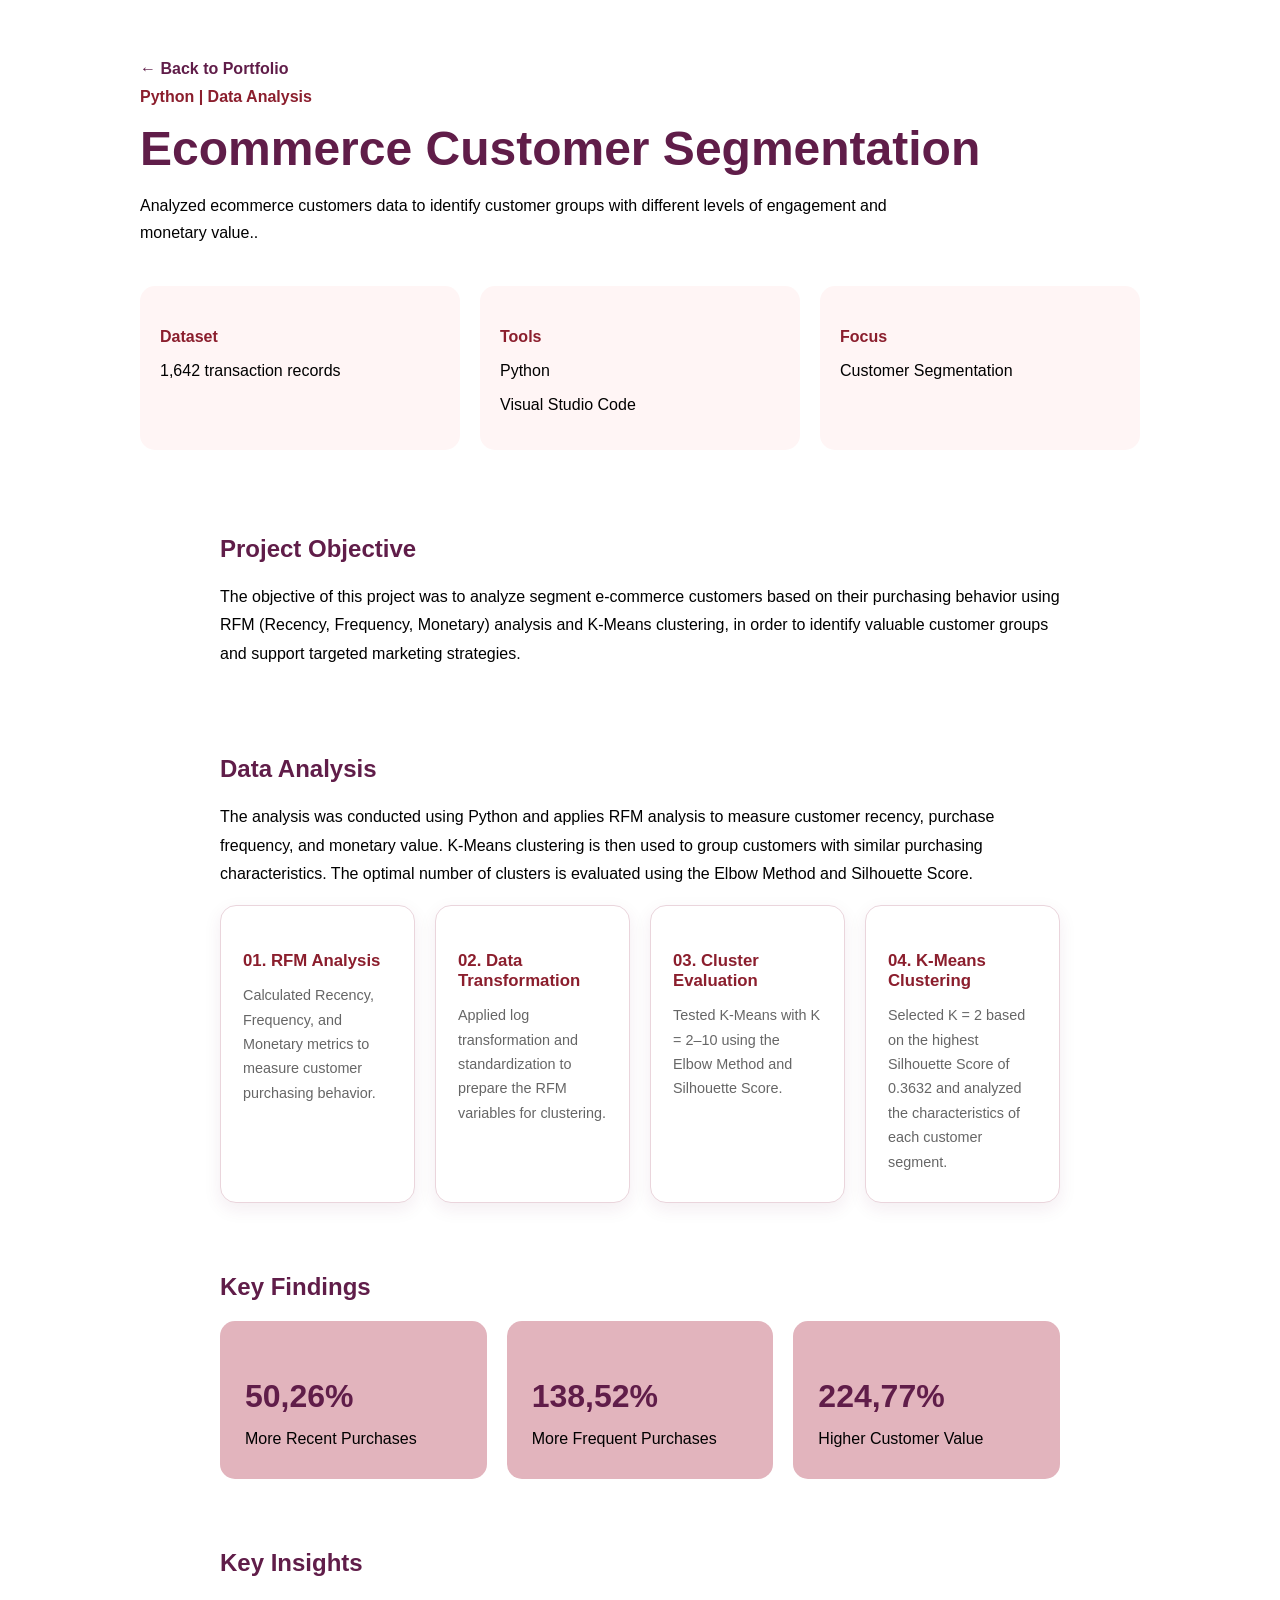
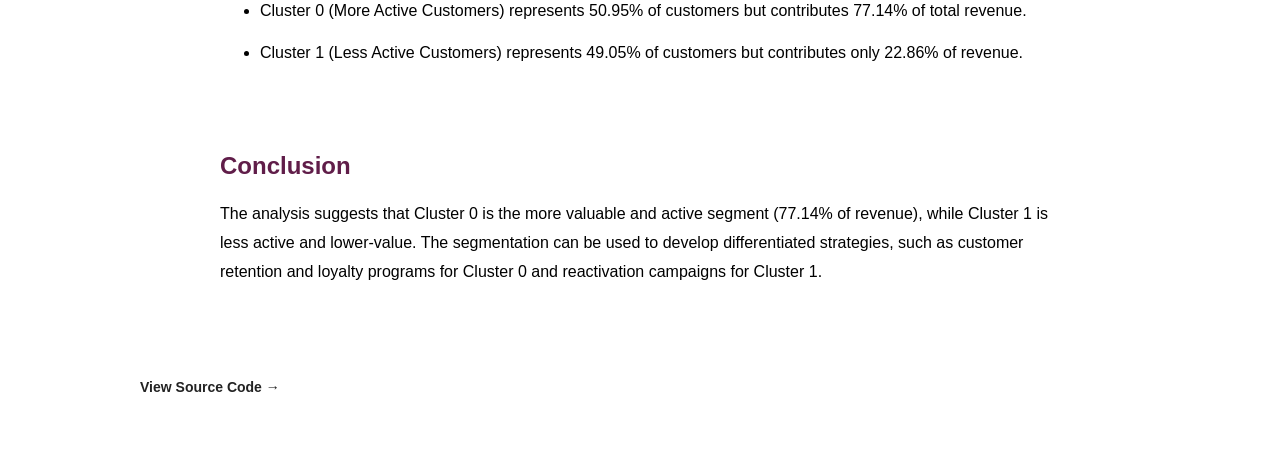
==== projects/customer-segmentation.html @ 5a9a48c6 "update portfolio" ====
<!DOCTYPE html>
<html lang="en">
<head>
    <meta charset="UTF-8">
    <meta name="viewport" content="width=device-width, initial-scale=1.0">

    <title>Employee Attrition Analysis | Zulfira</title>

    <link rel="stylesheet" href="../css/style.css">
</head>

<body>

    <main class="project-detail">

        <a href="../index.html" class="back-button">
            ← Back to Portfolio
        </a>

        <div class="project-detail-header">

            <span class="project-category">
                Python | Data Analysis
            </span>

            <h1>Ecommerce Customer Segmentation</h1>

            <p>
                Analyzed ecommerce customers data to identify customer groups 
                with different levels of engagement and monetary value..
            </p>

        </div>


        <!-- PROJECT INFORMATION -->

        <div class="project-info">

            <div class="info-card">
                <h4>Dataset</h4>
                <p>1,642 transaction records</p>
            </div>

            <div class="info-card">
                <h4>Tools</h4>
                <p>Python</p>
                <p>Visual Studio Code</p>
            </div>

            <div class="info-card">
                <h4>Focus</h4>
                <p>Customer Segmentation</p>
            </div>

        </div>


        <!-- OBJECTIVE -->

        <section class="project-section">

            <h2>Project Objective</h2>

            <p>
                The objective of this project was to analyze segment e-commerce customers 
                based on their purchasing behavior using RFM (Recency, Frequency, Monetary) 
                analysis and K-Means clustering, in order to identify valuable customer groups 
                and support targeted marketing strategies.
            </p>

        </section>


        <!-- ANALYSIS -->

        <section class="project-section">

            <h2>Data Analysis</h2>

            <p>
                The analysis was conducted using Python and  applies RFM analysis 
                to measure customer recency, purchase frequency, and monetary value. 
                K-Means clustering is then used to group customers with similar purchasing 
                characteristics. The optimal number of clusters is evaluated using the Elbow Method 
                and Silhouette Score.
            </p>
            
            <div class="analysis-steps">
                <div class="analysis-step">
                    <h3>01. RFM Analysis</h3> 
                    <p> Calculated Recency, Frequency, and Monetary metrics 
                        to measure customer purchasing behavior. 
                    </p>
                </div>

                <div class="analysis-step">
                    <h3>02. Data Transformation</h3> 
                    <p> Applied log transformation and standardization to 
                        prepare the RFM variables for clustering. 
                    </p>
                </div>

                <div class="analysis-step">
                    <h3>03. Cluster Evaluation</h3> 
                    <p> Tested K-Means with K = 2–10 using the Elbow Method 
                    and Silhouette Score. 
                    </p>
                </div>

                <div class="analysis-step">
                    <h3>04. K-Means Clustering</h3> 
                    <p> Selected K = 2 based on the highest Silhouette Score of 0.3632 and 
                        analyzed the characteristics of each customer segment. 
                    </p>
                </div>
            </div>

        </section>


        <!-- FINDINGS -->

        <section class="project-section">

            <h2>Key Findings</h2>

            <div class="findings">

                <div class="finding-card">
                    <h3>50,26%</h3>
                    <p>
                        More Recent Purchases
                    </p>
                </div>

                <div class="finding-card">
                    <h3>138,52%</h3>
                    <p>
                        More Frequent Purchases
                    </p>
                </div>

                <div class="finding-card">
                    <h3>224,77%</h3>
                    <p>
                        Higher Customer Value
                    </p>
                </div>

            </div>

        </section>


        <!-- INSIGHTS -->

        <section class="project-section">

            <h2>Key Insights</h2>

            <ul>
                <li>
                    Cluster 0 (More Active Customers) represents 50.95% of customers 
                    but contributes 77.14% of total revenue.
                </li>

                <li>
                    Cluster 1 (Less Active Customers) represents 49.05% of customers 
                    but contributes only 22.86% of revenue.
                </li>
            </ul>

        </section>


        <!-- CONCLUSION -->

        <section class="project-section">

            <h2>Conclusion</h2>

            <p>
                The analysis suggests that Cluster 0 is the more valuable 
                and active segment (77.14% of revenue), while Cluster 1 is 
                less active and lower-value. The segmentation can be used to 
                develop differentiated strategies, such as customer retention 
                and loyalty programs for Cluster 0 and reactivation campaigns 
                for Cluster 1.
            </p>

        </section>


        <!-- GITHUB -->

        <div class="project-links">

            <a href="https://github.com/Zulfiraa/Ecommerce-Customer-Segmentation/tree/main"
               target="_blank"
               class="project-button">

                View Source Code →
                
            </a>

        </div>


    </main>

</body>
</html>
---- css/style.css ----
html, 
body {
    margin: 0px;
    padding: 0px;
    font-size: 16px;
    font-family: "Poppins", sans-serif;
}
.wrapper {
    width: 1024px;
    margin: auto;
    padding: 20px 0px 20px 0px;
}

/*==Section==*/
section {
    min-height: 100vh;
    padding: 50px 10%;
    box-sizing: border-box;
    width: 100%;
}


/*
* menu
*/
nav {
    background-color: #601D49;
    color: #F9F7F7;
    position: sticky;
    top: 0;
    z-index: 100;
}

nav > .wrapper {
    display: flex;
    justify-content: space-between;
    font-size: 1.2rem;
}

.logo {
    font-size: 20px;
    font-weight: 700;
    color: #F9F7F7;
    letter-spacing: 2px;
}

.menu {
    width: 50%;
}

.menu > ul {
    display: flex;
    list-style-type: none;
    margin: 0px;
    padding: 0px; 
    justify-content: space-between;
    font-size: 16px;
}

.menu > ul > li > a {
    text-decoration: none;
    color: #F9F7F7;
    transition: 0.3s;
}

.menu > ul > li > a:hover {
    color: #EA9D9D;
}

/*
* Hero / jumbotron
*/
.hero {
    min-height: 300px;
    width: 100%;
    margin: 0 auto;
    display: flex;
    align-items: center;
    justify-content: space-between;
    background: #FFF5F5;
}


/* LEFT SIDE */

.hero-text {
    width: 48%;
}

.hello {
    display: inline-block;
    border: 1px solid #601D49;
    border-radius: 25px;
    padding: 7px 12px;
    font-size: 14px;
    margin-bottom: 20px;
    color: #601D49;
    background-color: #EA9D9D;
}

.hero h1 {
    font-size: 42px;
    line-height: 1.15;
    margin-bottom: 20px;
}

.hero h1 span {
    color: #8B1E2D;
    font-weight: 700;
    font-size: 50px;
}

.hero p {
    color: #777;
    font-size: 13px;
    line-height: 1.7;
    max-width: 450px;
    margin-bottom: 28px;
}


/* BUTTONS */

.buttons {
    display: flex;
    gap: 15px;
    align-items: center;
}

.btn-cv {
    display: inline-block;
    padding: 13px 20px;
    border: 1px solid #601D49;
    border-radius: 25px;
    text-decoration: none;
    color: #ffff;
    background-color: #601D49;
    font-size: 13px;
    transition: 0.3s;
}

.btn-cv:hover {
    background-color: #457B9D;
    color: white;
}

.hire-btn {
    border: 1px solid #601D49;
    color: #601D49;
    text-decoration: none;
    padding: 12px 24px;
    border-radius: 25px;
    font-size: 13px;
}


/* =========================
   HERO IMAGE
========================= */

.hero-image {
     position: relative;
    width: 450px;
    height: 450px;
    display: flex;
    justify-content: center;
    align-items: center;
}

/* Lingkaran dekorasi besar */
.circle {
    position: absolute;
    border-radius: 50%;
    pointer-events: none;
}

.circle-1 {
    width: 310px;
    height: 310px;
    border: 20px solid rgba(255, 255, 255, 0.8);
}

.circle-2 {
    width: 350px;
    height: 350px;
    border: 15px solid rgba(145, 68, 106, 0.2);
}

.circle-3 {
    width: 400px;
    height: 400px;
    border: 20px solid rgba(145, 68, 106, 0.2);
}

/* Bingkai foto */
.photo-frame {
    width: 310px;
    height: 310px;
    border-radius: 50%;
    background: white;
    padding: 12px;
    position: relative;
    z-index: 2;

    display: flex;
    justify-content: center;
    align-items: center;

    box-shadow: 0 5px 25px rgba(0, 0, 0, 0.08);
}

/* Foto */
.photo-frame img {
    width: 100%;
    height: 100%;
    object-fit: cover;
    border-radius: 50%;
}

.small-circle {
    position: absolute;
    width: 30px;
    height: 30px;
    border-radius: 50%;
    background: white;
    border: 7px solid #601D49;
    z-index: 3;
}

.small-1 {
    top: 30px;
    right: 60px;
}

.small-2 {
    bottom: 100px;
    left: 20px;
}

.small-3 {
    bottom: 10px;
    right: 90px;
}

.hero-image::before {
    content: "";
    position: absolute;
    width: 300px;
    height: 300px;
    border-radius: 50%;
    border: 20px solid rgba(240, 160, 181, 0.18);
    z-index: 0;
}

.hero-image::after {
    content: "";
    position: absolute;
    width: 150px;
    height: 150px;
    border-radius: 50%;
    border: 15px solid rgba(240, 160, 181, 0.18);
    z-index: 0;
}


/* BADGES */

.badge {
    position: absolute;
    z-index: 5;
    background: #BD5579;
    color: white;
    padding: 9px 16px;
    border-radius: 20px;
    font-size: 12px;
}

.badge-one {
    bottom: 250px;
    left: 40px;
}

.badge-two {
    right: 10px;
    top: 180px;
    background: #EA9D9D;
    color: white;
}

.badge-three {
    right: 180px;
    bottom: 40px;
    background: white;
    color: #601D49;
    border: 1px solid #601D49;
}


/* =========================
   ABOUT
========================= */

.about {
    width: 100%;
    display: flex;
    align-items: center;
    gap: 30px;
    background: #E2B4BD;
}

/* FOTO */

.about-image {
    width: 45%;
    height: 400px;
    position: relative;
    display: flex;
    justify-content: center;
    align-items: center;
}

.about-image img {
    width: 500px;
    position: relative;
    z-index: 2;
}

/* LINGKARAN */

.about-circle {
    position: absolute;
    width: 280px;
    height: 280px;
    background: #FFEBB8;
    border-radius: 50%;
    top: 100px;
    z-index: 1;
}


/* TEXT */

.about-text {
    width: 55%;
}

.section-label {
    color: #f2ae00;
    font-size: 14px;
    font-weight: 600;
    text-transform: uppercase;
}

.about-text h2 {
    font-size: 36px;
    line-height: 1.2;
    margin: 15px 0 20px;
    color: #601D49;
}

.about-text h2 span {
    color: #FFEBB8;
}

.about-text p {
    color: #ffff;
    font-size: 14px;
    line-height: 1.8;
    margin-bottom: 15px;
    max-width: 550px;
}

.buttons-about {
    display: flex;
    gap: 15px;
    align-items: center;
}

.portfolio-btn {
    display: inline-block;
    padding: 13px 20px;
    border: 1px solid #FFEBB8;
    border-radius: 25px;
    text-decoration: none;
    color: #FFEBB8;
    background-color: #601D49;
    font-size: 13px;
    transition: 0.3s;
}

.education {
    display: flex;
    align-items: center;
    gap: 15px;
    margin: 20px 0 25px;
    padding: 15px 20px;
    max-width: 450px;

    background: #FFF5F5;
    border: 1px solid rgba(255, 235, 184, 0.6);
    border-radius: 15px;
}

.education-icon {
    width: 45px;
    height: 45px;
    display: flex;
    align-items: center;
    justify-content: center;

    background: #FFEBB8;
    border-radius: 50%;
    font-size: 22px;
}

.education-info span {
    color: #EA9D9D;
    font-size: 10px;
    font-weight: 600;
    letter-spacing: 1px;
}

.education-info h3 {
    color: #601D49;
    font-size: 16px;
    margin: 4px 0;
}

.education-info p {
    color: #601D49;
    font-size: 12px;
    margin: 0 0 3px;
}

.education-info small {
    color: #601D49;
    font-size: 11px;
}

/*Social Media*/
.social-links {
    display: flex;
    gap: 25px;
    margin-top: 30px;
}

.social-links a {
    font-size: 28px;
    color: #457B9D;
    transition: 0.3s;
}

.social-links a:hover {
    transform: translateY(-5px);
}


/* =========================
   SKILLS
========================= */
#skills {
    padding: 100px 10%;
    text-align: center;
    font-size: 20px;
    background: #BD5579;
}

.skills-content h2 {
    color: #FFF5F5;
}

/* SLIDER */
.skills-slider {
    display: flex;
    width: 100%;
    overflow-x: auto;
    overflow-y: hidden;
    scroll-snap-type: x mandatory;
    scroll-behavior: smooth;
    scrollbar-width: none;
    -webkit-overflow-scrolling: touch;
}

.skills-slider::-webkit-scrollbar {
    display: none;
}

/* SETIAP SLIDE */
.skill-slide {
    flex: 0 0 100%;
    width: 100%;
    min-width: 100%;

    display: grid;
    grid-template-columns: repeat(5, 1fr);
    gap: 20px;

    padding: 10px;
    box-sizing: border-box;

    scroll-snap-align: start;
}

/* CARD */
.skill-card {
    border: 1px solid #601D49;
    min-height: 200px;
    padding: 25px 15px;
    border-radius: 15px;
    display: flex;
    flex-direction: column;
    justify-content: center;
    align-items: center;
    background: #FFF5F5;
    transition: all 0.3s ease;
    box-sizing: border-box;
}

.skill-card img {
    width: 55px;
    height: 55px;
    object-fit: contain;
    margin-bottom: 12px;
}

.skill-card h3 {
    margin: 0;
    font-size: 12px;
    font-weight: 500;
}

.skills-tags {
    display: flex;
    flex-wrap: wrap;
    justify-content: center;
    align-items: center;
    gap: 7px;
    margin-top: 15px;
}

.skills-tags span {
    background-color: #F0E3EC;
    color: #601D49;
    padding: 6px 9px;
    border-radius: 20px;
    font-size: 10px;
    text-align: center;
    line-height: 1.3;
    width: 100%;
    box-sizing: border-box;
}

.skill-card:hover {
    transform: translateY(-8px);
    box-shadow: 0 10px 25px rgba(0,0,0,0.1);
}

.slider-dots {
    display: flex;
    justify-content: center;
    align-items: center;
    gap: 8px;
    margin-top: 20px;
}

.dot {
    width: 9px;
    height: 9px;
    background: #F0E3EC;
    border-radius: 50%;
    transition: all 0.3s ease;
}

.dot.active {
    width: 22px;
    border-radius: 10px;
    background: #601D49;
}

/* =========================
   PROJECTS
========================= */
#projects {
    padding: 50px 10%;
    text-align: center;
    font-size: 24px;
    background: #FFF5F5;
}

.projects-description {
    margin-top: 1px;
    color: #777;
    font-size: 18px;
}

.project-container {
    display: grid;
    grid-template-columns: repeat(3, 1fr);
    gap: 25px;
    max-width: 1000px;
    height: 400px;
    margin: 50px auto;
}

.project-card {
    background: white;
    border: 1px solid #ddd;
    border-radius: 20px;
    overflow: hidden;
    text-align: center;
    transition: 0.3s ease;
}

.project-card:hover {
    transform: translateY(-8px);
    box-shadow: 0 10px 25px rgba(0,0,0,0.1);
}

.project-card img {
    width: 100%;
    height: 40%;
    object-fit: cover;
}

.project-content {
    padding: 12px;
}

.project-content h3 {
    margin-bottom: 5px;
    font-size: 15px;
    margin-top: 1px;
}

.project-content p {
    color: #666;
    line-height: 1.6;
    font-size: 12px;
    text-align: left;
}

.project-tools {
    display: flex;
    flex-wrap: wrap;
    gap: 7px;
    margin: 15px 0;
}

.project-tools span {
    padding: 6px 12px;
    background: #f3f3f3;
    border-radius: 20px;
    font-size: 12px;
}

.project-button {
    text-decoration: none;
    color: #222;
    font-weight: 600;
    font-size: 14px;
}

.project-button:hover {
    text-decoration: underline;
}


/* =========================
   CONTACT
========================= */
#contact {
    padding: 100px 10%;
    text-align: center;
    font-size: 24px;
}

.contact-description {
    color: #666;
    margin: 15px auto 40px;
    max-width: 500px;
    font-size: 18px;
}

.contact-container {
    display: flex;
    justify-content: center;
    align-items: center;
    gap: 25px;
    flex-wrap: wrap;
}

.contact-item {
    width: 130px;
    height: 100px;

    display: flex;
    flex-direction: column;
    justify-content: center;
    align-items: center;

    border: 1px solid #ddd;
    border-radius: 15px;

    text-decoration: none;
    color: #601D49;

    transition: 0.3s ease;
}

.contact-item i {
    font-size: 28px;
    margin-bottom: 10px;
}

.contact-item span {
    font-size: 13px;
}

.contact-item:hover {
    transform: translateY(-5px);
    box-shadow: 0 8px 20px rgba(0,0,0,0.08);
}




/* =========================
   PROJECT DETAIL 
========================= */

.project-detail {
    max-width: 1000px;
    margin: auto;
    padding: 60px 8%;
    min-height: auto;
}

.back-button {
    color: #601D49;
    text-decoration: none;
    font-weight: 600;
}

.project-detail-header {
    margin-top: 10px;
}

.project-category {
    color: #8B1E2D;
    font-weight: 600;
}

.project-detail-header h1 {
    font-size: 3rem;
    margin: 15px 0;
    color: #601D49;
}

.project-detail-header p {
    max-width: 800px;
    line-height: 1.7;
}


.project-info {
    display: grid;
    grid-template-columns: repeat(3, 1fr);
    gap: 20px;
    margin: 40px 0;
}

.info-card {
    background: #FFF5F5;
    padding: 20px;
    border-radius: 15px;
}

.info-card h4 {
    color: #8B1E2D;
    margin-bottom: 8px;
}


.project-section {
    margin-top: auto;
    min-height: auto;
    padding: 25px 8%;
}

.project-section h2 {
    color: #601D49;
    margin-bottom: 20px;
}

.project-section p {
    line-height: 1.8;
}

.project-section img {
    width: 100%;
    margin-top: 25px;
    border-radius: 15px;
}

/* Analysis Cards */ 

.analysis-steps { 
    max-width: 1100px; 
    margin: 0 auto; 
    display: grid; 
    grid-template-columns: repeat(4, 1fr); 
    gap: 20px; 
} 

.analysis-step { 
    background-color: #ffffff; 
    padding: 28px 22px; 
    border-radius: 16px; 
    border: 1px solid #ead5dc; 
    box-shadow: 0 6px 18px rgba(96, 29, 73, 0.08); 
    transition: 0.3s ease; 
} 

.analysis-step:hover { 
    transform: translateY(-6px); 
    box-shadow: 0 10px 25px rgba(96, 29, 73, 0.14); 
} 

.analysis-step h3 { 
    color: #8B1E2D; 
    font-size: 1.05rem; 
    margin-bottom: 12px; 
} 

.analysis-step p { 
    color: #666; 
    font-size: 0.9rem; 
    line-height: 1.7; 
    margin: 0; 
}


.findings {
    display: grid;
    grid-template-columns: repeat(3, 1fr);
    gap: 20px;
}

.finding-card {
    padding: 25px;
    background: #E2B4BD;
    border-radius: 15px;
}

.finding-card h3 {
    font-size: 2rem;
    color: #601D49;
    margin-bottom: 10px;
}

.finding-card p {
    margin: 0;
}


.project-section li {
    margin-bottom: 15px;
    line-height: 1.7;
}


.project-links {
    margin-top: 50px;
}






/* =========================
   RESPONSIVE / MOBILE
========================= */
.menu-toggle {
    display: none;
    font-size: 1.8rem;
    cursor: pointer;
}

@media screen and (max-width: 768px) {

     .wrapper {
        width: 100%;
        box-sizing: border-box;
    }

    nav > .wrapper {
        padding: 15px 20px;
        position: sticky;
    }

    .menu-toggle {
        display: block;
        font-size: 28px;
        cursor: pointer;
        margin-left: auto;
    }

    .menu {
        display: none;
        position: absolute;
        top: 100%;
        left: auto;
        right: 0;
        width: 160px;
        background-color: #601D49;
        border-radius: 0 0 10px 10px;
        box-shadow: 0 5px 15px rgba(0,0,0,0.2);
    }

    .menu.active {
        display: block;
    }

    .menu > ul {
        display: flex;
        flex-direction: column;
        gap: 0;
        padding: 0;
        margin: 0;
    }

    .menu > ul > li {
        width: 100%;
        text-align: center;
    }

    .menu > ul > li > a {
        display: block;
        padding: 10px 15px;
        text-align: left;
    }

     .menu > ul > li > a:hover {
        background-color: #EA9D9D;
        color: #601D49;
    }
}

@media screen and (max-width: 480px) {

    .wrapper {
        width: 100%;
        box-sizing: border-box;
    }

    nav > .wrapper {
        padding: 12px 15px;
        position: sticky;
    }

    .menu-toggle {
        display: block;
        font-size: 25px;
        cursor: pointer;
        margin-left: auto;
    }

    .menu {
        display: none;
        position: absolute;
        top: 100%;
        right: 0;
        left: auto;
        width: 150px;
        background-color: #601D49;
        border-radius: 0 0 10px 10px;
        box-shadow: 0 5px 15px rgba(0, 0, 0, 0.2);
    }

    .menu.active {
        display: block;
    }

    .menu > ul {
        display: flex;
        flex-direction: column;
        gap: 0;
        padding: 0;
        margin: 0;
    }

    .menu > ul > li {
        width: 100%;
        text-align: center;
    }

    .menu > ul > li > a {
        display: block;
        padding: 10px 15px;
        text-align: left;
        font-size: 14px;
    }

    .menu > ul > li > a:hover {
        background-color: #EA9D9D;
        color: #601D49;
    }
}
/* =========================
   MOBILE HERO
========================= */

@media (max-width: 768px) {

    .hero {
        min-height: auto;
        width: 100%;
        padding: 60px 20px 40px;
        flex-direction: column;
        text-align: center;
        justify-content: center;
        gap: 20px;
        box-sizing: border-box;
    }

    /* LEFT SIDE */
    .hero-text {
        width: 100%;
        display: flex;
        flex-direction: column;
        align-items: center;
    }

    .hello {
        font-size: 12px;
        padding: 6px 12px;
        margin-bottom: 15px;
    }

    .hero h1 {
        font-size: 32px;
        line-height: 1.2;
        margin-bottom: 15px;
    }

    .hero p {
        font-size: 13px;
        line-height: 1.6;
        max-width: 350px;
        margin-bottom: 22px;
    }

    /* BUTTONS */
    .buttons {
        justify-content: center;
        gap: 10px;
        flex-wrap: wrap;
    }

    .btn-cv,
    .hire-btn {
        font-size: 12px;
        padding: 11px 18px;
    }

}
    /* =========================
   MOBILE HERO IMAGE
========================= */

@media (max-width: 768px) {

    .hero-image {
        width: 300px;
        height: 300px;
        margin: 0 auto;
    }

    /* Lingkaran dekorasi */
    .circle-1 {
        width: 200px;
        height: 200px;
        border-width: 12px;
    }

    .circle-2 {
        width: 230px;
        height: 230px;
        border-width: 10px;
    }

    .circle-3 {
        width: 270px;
        height: 270px;
        border-width: 12px;
    }

    /* Bingkai foto */
    .photo-frame {
        width: 210px;
        height: 210px;
        padding: 8px;
    }

    /* Lingkaran tambahan */
    .hero-image::before {
        width: 190px;
        height: 190px;
        border-width: 12px;
    }

    .hero-image::after {
        width: 100px;
        height: 100px;
        border-width: 10px;
    }

    /* Lingkaran kecil */
    .small-circle {
        width: 20px;
        height: 20px;
        border-width: 5px;
    }

    .small-1 {
        top: 25px;
        right: 35px;
    }

    .small-2 {
        bottom: 70px;
        left: 5px;
    }

    .small-3 {
        bottom: 5px;
        right: 55px;
    }

    /* BADGES */
    .badge {
        padding: 6px 10px;
        font-size: 9px;
        border-radius: 15px;
    }

    .badge-one {
        bottom: 165px;
        left: 5px;
    }

    .badge-two {
        right: -5px;
        top: 120px;
    }

    .badge-three {
        right: 115px;
        bottom: 25px;
    }
}

@media (max-width: 480px) {

    .hero-image {
        width: 270px;
        height: 270px;
    }

    .circle-1 {
        width: 180px;
        height: 180px;
    }

    .circle-2 {
        width: 205px;
        height: 205px;
    }

    .circle-3 {
        width: 240px;
        height: 240px;
    }

    .photo-frame {
        width: 190px;
        height: 190px;
    }

    .hero-image::before {
        width: 170px;
        height: 170px;
    }

    .hero-image::after {
        width: 85px;
        height: 85px;
    }

    .badge-one {
        left: 0;
        bottom: 150px;
    }

    .badge-two {
        right: -10px;
        top: 110px;
    }

    .badge-three {
        right: 100px;
        bottom: 20px;
    }
}



 /* =========================
       ABOUT
    ========================= */
@media (max-width: 768px) {

    .about {
        flex-direction: column;
        padding: 50px 20px;
        gap: 20px;
        text-align: center;
        min-height: auto;
    }

    .about-image {
        width: 100%;
        height: 300px;
    }

    .about-image img {
        width: 330px;
    }

    .about-circle {
        width: 220px;
        height: 220px;
        top: 60px;
    }

    .about-text {
        width: 100%;
        display: flex;
        flex-direction: column;
        align-items: center;
    }

    .about-text h2 {
        font-size: 30px;
    }

    .about-text p {
        font-size: 13px;
    }

    .education {
        width: 100%;
        max-width: 400px;
        box-sizing: border-box;
        text-align: left;
    }

    .buttons-about {
        justify-content: center;
    }
}

/* =========================
   SKILLS - MOBILE
========================= */
@media (max-width: 768px) {

    #skills {
        padding: 60px 5%;
        min-height: auto;
    }

    .skills-slider {
        display: flex;
        width: 100%;
        overflow-x: auto;
        overflow-y: hidden;
        scroll-snap-type: x mandatory;
        -webkit-overflow-scrolling: touch;
    }

    .skill-slide {
        flex: 0 0 100%;
        width: 100%;
        min-width: 100%;

        display: grid;
        grid-template-columns: repeat(2, 1fr);
        gap: 10px;

        padding: 5px;
        box-sizing: border-box;

        scroll-snap-align: start;
    }

    .skill-card {
        min-height: 130px;
        padding: 10px 7px;
    }

    .skill-card img {
        width: 40px;
        height: 40px;
    }

    .skill-card h3 {
        font-size: 11px;
    }

    .skills-tags span {
        font-size: 8px;
        padding: 4px 5px;
    }
}

@media (max-width: 480px) {

    .skill-slide {
        flex: 0 0 100%;
        width: 100%;
        min-width: 100%;
        min-height: auto;

        grid-template-columns: repeat(2, 1fr);
        gap: 8px;
    }

    .skill-card {
        min-height: 120px;
        padding: 8px 6px;
    }

    .skill-card img {
        width: 35px;
        height: 35px;
    }

    .skill-card h3 {
        font-size: 10px;
    }

    .skills-tags span {
        font-size: 7px;
        padding: 3px 4px;
    }
}

/* =========================
   PROJECTS - MOBILE
========================= */

@media (max-width: 768px) {

    #projects {
        padding: 40px 5%;
        font-size: 20px;
        min-height: auto;
    }

    .projects-description {
        font-size: 14px;
        line-height: 1.5;
        margin: 5px auto 0;
        max-width: 320px;
    }

    .project-container {
        grid-template-columns: 1fr;
        gap: 25px;
        width: 100%;
        max-width: 400px;
        height: auto;
        margin: 30px auto;
    }

    .project-card {
        width: 100%;
        height: auto;
        border-radius: 18px;
    }

    .project-card img {
        width: 100%;
        height: 180px;
        object-fit: cover;
    }

    .project-content {
        padding: 15px;
    }

    .project-content h3 {
        font-size: 16px;
        margin-top: 0;
        margin-bottom: 8px;
    }

    .project-content p {
        font-size: 12px;
        line-height: 1.5;
        margin-bottom: 10px;
    }

    .project-tools {
        gap: 6px;
        margin: 12px 0;
    }

    .project-tools span {
        padding: 5px 10px;
        font-size: 10px;
    }

    .project-button {
        font-size: 13px;
    }
}

@media (max-width: 480px) {

    #projects {
        padding: 35px 5%;
        min-height: auto;
    }

    .project-container {
        gap: 20px;
        margin-top: 25px;
    }

    .project-card img {
        height: 160px;
    }

    .project-content {
        padding: 13px;
    }

    .project-content h3 {
        font-size: 15px;
    }

    .project-content p {
        font-size: 11px;
    }

    .project-tools span {
        font-size: 9px;
        padding: 5px 9px;
    }

    .project-button {
        font-size: 12px;
    }
}

@media screen and (max-width: 480px) {

    #about {
        padding: 50px 5%;
    }

    #skills {
        padding: 60px 5%;
    }

    #projects {
        padding: 50px 5%;
    }

    #contact {
        padding: 50px 5%;
        min-height: auto;
    }

    .project-container {
        margin: 25px auto;
        height: auto;
    }
}

@media (max-width: 768px) {
    section {
        min-height: auto;
        padding: 50px 5%;
    }
}

@media (max-width: 480px) {
    section {
        min-height: auto;
        padding: 35px 5%;
    }
}


/* =========================
   PROJECTS DETAIL - MOBILE
========================= */
@media (max-width: 768px) {

    .project-detail {
        padding: 40px 5%;
    }

    .project-detail-header h1 {
        font-size: 2.2rem;
    }

    .project-info {
        grid-template-columns: 1fr;
    }

    .findings {
        grid-template-columns: 1fr;
    }

    .project-section {
        margin-top: 40px;
    }
}


/* =========================
   TABLET & MOBILE data analysis
========================= */

@media (max-width: 768px) {

    .project-section {
        padding: 10px 3%;
    }

    .project-section h2 {
        font-size: 1.9rem;
        margin-bottom: 15px;
    }

    .project-section > p {
        font-size: 0.9rem;
        line-height: 1.7;
        margin-bottom: 35px;
    }

    .analysis-steps {
        grid-template-columns: repeat(2, 1fr);
        gap: 15px;
    }

    .analysis-step {
        padding: 22px 18px;
        border-radius: 14px;
    }

    .analysis-step h3 {
        font-size: 0.95rem;
        margin-bottom: 10px;
    }

    .analysis-step p {
        font-size: 0.82rem;
        line-height: 1.6;
    }
}


/* =========================
   SMALL MOBILE
========================= */

@media (max-width: 480px) {

    .project-section {
        padding: 5px 5%;
    }

    .project-section h2 {
        font-size: 1.7rem;
    }

    .project-section > p {
        font-size: 0.85rem;
        text-align: left;
    }

    .analysis-steps {
        grid-template-columns: 1fr;
    }

    .analysis-step {
        padding: 20px;
    }

}
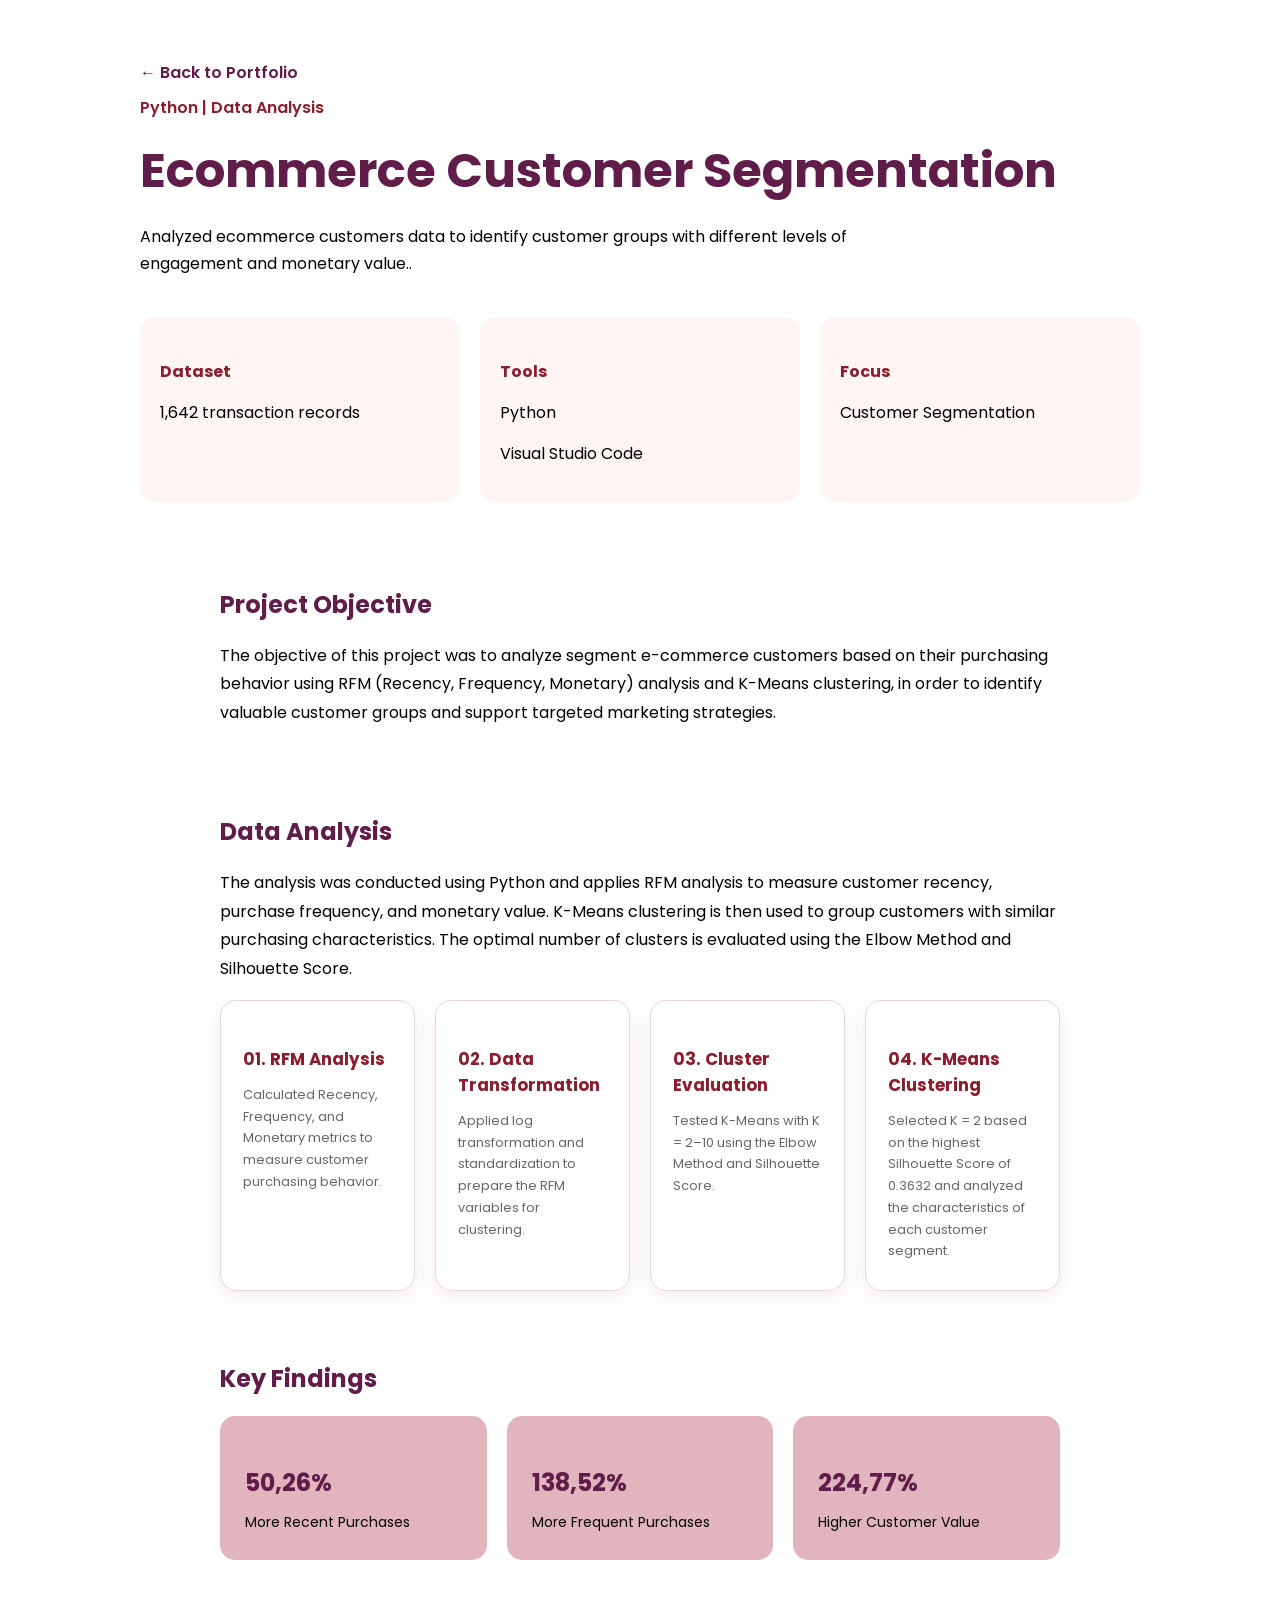
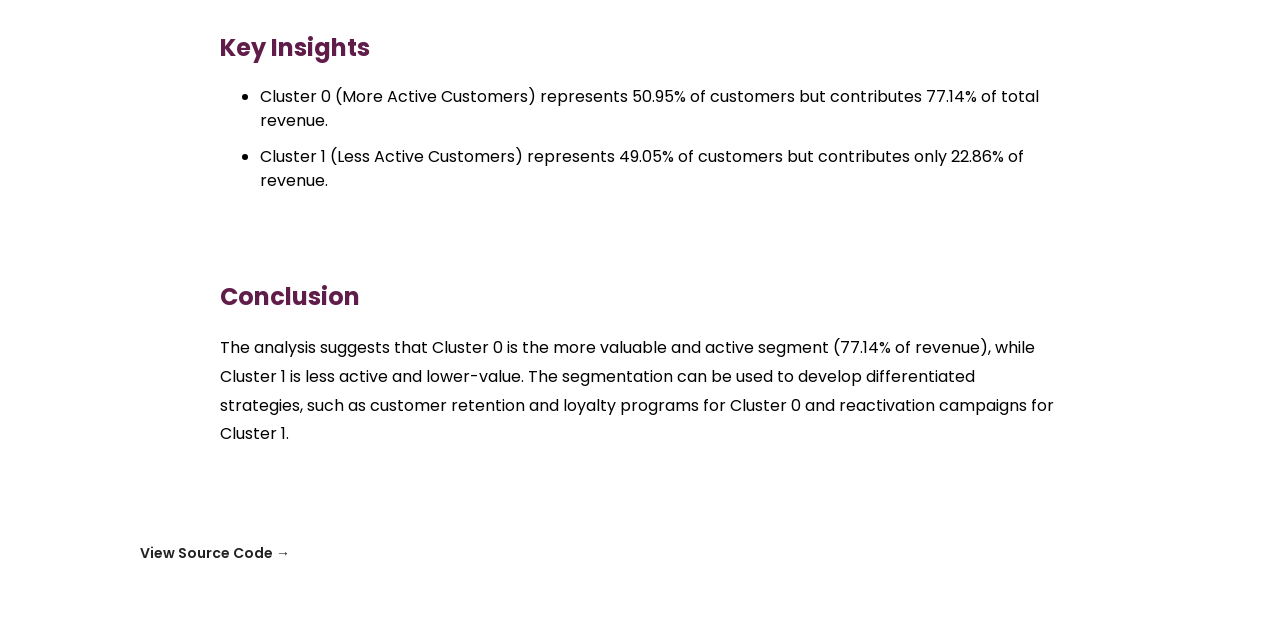
==== commit 53531c38: "update" ====
--- a/projects/customer-segmentation.html
+++ b/projects/customer-segmentation.html
@@ -3,6 +3,11 @@
 <head>
     <meta charset="UTF-8">
     <meta name="viewport" content="width=device-width, initial-scale=1.0">
+
+     <!-- Google Font -->
+    <link href="https://fonts.googleapis.com/css2?family=Poppins:wght@400;500;600;700&display=swap" rel="stylesheet">
+    <link rel="stylesheet"
+      href="https://cdnjs.cloudflare.com/ajax/libs/font-awesome/6.5.2/css/all.min.css">
 
     <title>Employee Attrition Analysis | Zulfira</title>
 
--- a/css/style.css
+++ b/css/style.css
@@ -301,22 +301,59 @@
 ========================= */
 
 .about {
+    position: relative;
     width: 100%;
+    background: #E2B4BD;
+    padding: 40px 8% 80px;
+}
+
+.section-label {
+    display: block;
+    font-size: 18px;
+    font-weight: 700;
+    letter-spacing: 2px;
+    color: #FFEBB8;
+    margin-bottom: 10px;
+}
+
+.about-title {
+    font-size: 40px;
+    text-align: center;
+    line-height: 1.2;
+    margin: 0 0 30px;
+    color: #601D49;
+}
+
+.about-title span {
+    color: #8B1E2D;
+}
+
+.about-title p {
+    color: #fff;
+    font-size: 14px;
+    line-height: 1.8;
+    font-weight: 400;
+    max-width: 800px;
+    margin-left: 130px;
+}
+
+.about-content {
     display: flex;
     align-items: center;
-    gap: 30px;
-    background: #E2B4BD;
-}
+    gap: 50px;
+}
+
 
 /* FOTO */
 
 .about-image {
-    width: 45%;
-    height: 400px;
+    width: 100%;
+    height: 300px;
     position: relative;
     display: flex;
     justify-content: center;
     align-items: center;
+    margin-top: -50px;
 }
 
 .about-image img {
@@ -324,6 +361,7 @@
     position: relative;
     z-index: 2;
 }
+
 
 /* LINGKARAN */
 
@@ -334,6 +372,8 @@
     background: #FFEBB8;
     border-radius: 50%;
     top: 100px;
+    left: 50%;
+    transform: translateX(-50%);
     z-index: 1;
 }
 
@@ -341,33 +381,90 @@
 /* TEXT */
 
 .about-text {
-    width: 55%;
-}
-
-.section-label {
-    color: #f2ae00;
-    font-size: 14px;
+    width: 100%;
+    grid-column: 1;
+}
+
+.education {
+    display: flex;
+    align-items: center;
+    gap: 15px;
+    margin: 0 0 25px;
+    padding: 15px 20px;
+    max-width: 450px;
+
+    background: #FFF5F5;
+    border: 1px solid rgba(255, 235, 184, 0.6);
+    border-radius: 15px;
+}
+
+.education-icon {
+    width: 45px;
+    height: 45px;
+    display: flex;
+    align-items: center;
+    justify-content: center;
+
+    background: #FFEBB8;
+    border-radius: 50%;
+    font-size: 22px;
+}
+
+.education-info span {
+    color: #EA9D9D;
+    font-size: 10px;
     font-weight: 600;
-    text-transform: uppercase;
-}
-
-.about-text h2 {
-    font-size: 36px;
-    line-height: 1.2;
-    margin: 15px 0 20px;
+    letter-spacing: 1px;
+}
+
+.education-info h3 {
     color: #601D49;
-}
-
-.about-text h2 span {
-    color: #FFEBB8;
-}
-
-.about-text p {
-    color: #ffff;
-    font-size: 14px;
-    line-height: 1.8;
-    margin-bottom: 15px;
-    max-width: 550px;
+    font-size: 16px;
+    margin: 4px 0;
+}
+
+.education-info p {
+    color: #601D49;
+    font-size: 12px;
+    margin: 0 0 3px;
+}
+
+.education-info small {
+    color: #601D49;
+    font-size: 11px;
+}
+
+.about-card {
+    grid-column: 2;
+    grid-row: 1 / span 2;
+    width: 100%;
+}
+
+.about-stats {
+    display: grid;
+    grid-template-columns: repeat(3, 1fr);
+    gap: 15px;
+    margin-top: 20px;
+}
+
+.stat-card {
+    padding: 5px 15px;
+    border-radius: 15px;
+    background-color: #FFF5F5;
+    text-align: center;
+    align-items: center;
+}
+
+.stat-card h3 {
+    font-size: 2rem;
+    color: #8B1E2D;
+    margin-bottom: 5px;
+}
+
+.stat-card p {
+    font-size: 0.9rem;
+    color: #601D49;
+    margin: 0;
 }
 
 .buttons-about {
@@ -385,74 +482,9 @@
     color: #FFEBB8;
     background-color: #601D49;
     font-size: 13px;
-    transition: 0.3s;
-}
-
-.education {
-    display: flex;
-    align-items: center;
-    gap: 15px;
-    margin: 20px 0 25px;
-    padding: 15px 20px;
-    max-width: 450px;
-
-    background: #FFF5F5;
-    border: 1px solid rgba(255, 235, 184, 0.6);
-    border-radius: 15px;
-}
-
-.education-icon {
-    width: 45px;
-    height: 45px;
-    display: flex;
-    align-items: center;
-    justify-content: center;
-
-    background: #FFEBB8;
-    border-radius: 50%;
-    font-size: 22px;
-}
-
-.education-info span {
-    color: #EA9D9D;
-    font-size: 10px;
-    font-weight: 600;
-    letter-spacing: 1px;
-}
-
-.education-info h3 {
-    color: #601D49;
-    font-size: 16px;
-    margin: 4px 0;
-}
-
-.education-info p {
-    color: #601D49;
-    font-size: 12px;
-    margin: 0 0 3px;
-}
-
-.education-info small {
-    color: #601D49;
-    font-size: 11px;
-}
-
-/*Social Media*/
-.social-links {
-    display: flex;
-    gap: 25px;
-    margin-top: 30px;
-}
-
-.social-links a {
-    font-size: 28px;
-    color: #457B9D;
-    transition: 0.3s;
-}
-
-.social-links a:hover {
-    transform: translateY(-5px);
-}
+    margin-top: 20px;
+}
+
 
 
 /* =========================
@@ -834,7 +866,7 @@
 
 .analysis-step p { 
     color: #666; 
-    font-size: 0.9rem; 
+    font-size: 0.8rem; 
     line-height: 1.7; 
     margin: 0; 
 }
@@ -853,19 +885,20 @@
 }
 
 .finding-card h3 {
-    font-size: 2rem;
+    font-size: 24px;
     color: #601D49;
     margin-bottom: 10px;
 }
 
 .finding-card p {
     margin: 0;
+    font-size: 14px;
 }
 
 
 .project-section li {
-    margin-bottom: 15px;
-    line-height: 1.7;
+    margin-bottom: 12px;
+    line-height: 1.5;
 }
 
 
@@ -1216,59 +1249,155 @@
 
 
 
- /* =========================
-       ABOUT
+/* =========================
+   ABOUT - MOBILE
+========================= */
+
+@media (max-width: 768px) {
+
+    .about {
+        padding: 35px 5% 60px;
+    }
+
+    /* LABEL ABOUT */
+    .section-label {
+        font-size: 14px;
+        letter-spacing: 1.5px;
+        margin-bottom: 20px;
+    }
+
+    /* JUDUL */
+    .about-title {
+        font-size: 27px;
+        line-height: 1.25;
+        text-align: center;
+        margin: 0 0 25px;
+    }
+
+    .about-title span {
+        display: inline;
+    }
+
+    /* Jika ada paragraf di bawah judul */
+    .about-title p {
+        font-size: 13px;
+        line-height: 1.7;
+        max-width: 100%;
+        margin: 10px 0 0;
+        text-align: center;
+    }
+
+    /* CONTENT */
+    .about-content {
+        display: flex;
+        flex-direction: column;
+        gap: 20px;
+        align-items: center;
+    }
+
+    /* =========================
+       FOTO
     ========================= */
-@media (max-width: 768px) {
-
-    .about {
-        flex-direction: column;
-        padding: 50px 20px;
-        gap: 20px;
-        text-align: center;
-        min-height: auto;
-    }
 
     .about-image {
         width: 100%;
-        height: 300px;
+        height: 250px;
+        margin-top: 0;
     }
 
     .about-image img {
-        width: 330px;
-    }
-
+        width: 280px;
+        max-width: 90%;
+    }
+
+    /* LINGKARAN */
     .about-circle {
-        width: 220px;
-        height: 220px;
-        top: 60px;
-    }
+        width: 190px;
+        height: 190px;
+        top: 55px;
+    }
+
+    /* =========================
+       TEXT
+    ========================= */
 
     .about-text {
         width: 100%;
+    }
+
+    /* EDUCATION */
+    .education {
+        width: 50%;
+        max-width: 380px;
+        margin: 0 auto 20px;
+    }
+
+    .education-icon {
+        width: 40px;
+        height: 40px;
+        min-width: 40px;
+        font-size: 19px;
+    }
+
+    .education-info span {
+        font-size: 9px;
+    }
+
+    .education-info h3 {
+        font-size: 14px;
+    }
+
+    .education-info p {
+        font-size: 11px;
+    }
+
+    .education-info small {
+        font-size: 10px;
+    }
+
+    /* =========================
+       STATS
+    ========================= */
+
+    .about-stats {
+        grid-template-columns: repeat(3, 1fr);
+        gap: 8px;
+        margin-top: 15px;
+    }
+
+    .stat-card {
+        padding: 10px 5px;
+        border-radius: 12px;
+    }
+
+    .stat-card h3 {
+        font-size: 1.4rem;
+        margin-bottom: 3px;
+    }
+
+    .stat-card p {
+        font-size: 0.65rem;
+        line-height: 1.3;
+    }
+
+    /* =========================
+       BUTTON
+    ========================= */
+
+    .buttons-about {
+        width: 100%;
         display: flex;
-        flex-direction: column;
+        justify-content: center;
         align-items: center;
-    }
-
-    .about-text h2 {
-        font-size: 30px;
-    }
-
-    .about-text p {
-        font-size: 13px;
-    }
-
-    .education {
-        width: 100%;
-        max-width: 400px;
-        box-sizing: border-box;
-        text-align: left;
-    }
-
-    .buttons-about {
-        justify-content: center;
-    }
+        gap: 10px;
+        
+    }
+
+    .portfolio-btn {
+        margin: 15px 200px;
+        
+    }
+
 }
 
 /* =========================
@@ -1512,7 +1641,7 @@
 @media (max-width: 768px) {
 
     .project-detail {
-        padding: 40px 5%;
+        padding: 30px 5%;
     }
 
     .project-detail-header h1 {
@@ -1520,15 +1649,16 @@
     }
 
     .project-info {
-        grid-template-columns: 1fr;
+        grid-template-columns: repeat(3, 1fr);
     }
 
     .findings {
-        grid-template-columns: 1fr;
+        grid-template-columns: repeat(3, 1fr);
     }
 
     .project-section {
-        margin-top: 40px;
+        margin-top: 1px;
+        margin-bottom: 2px;
     }
 }
 
@@ -1551,7 +1681,7 @@
     .project-section > p {
         font-size: 0.9rem;
         line-height: 1.7;
-        margin-bottom: 35px;
+        margin-bottom: 20px;
     }
 
     .analysis-steps {
@@ -1560,7 +1690,7 @@
     }
 
     .analysis-step {
-        padding: 22px 18px;
+        padding: 20px 15px;
         border-radius: 14px;
     }
 
@@ -1570,7 +1700,7 @@
     }
 
     .analysis-step p {
-        font-size: 0.82rem;
+        font-size: 12px;
         line-height: 1.6;
     }
 }
